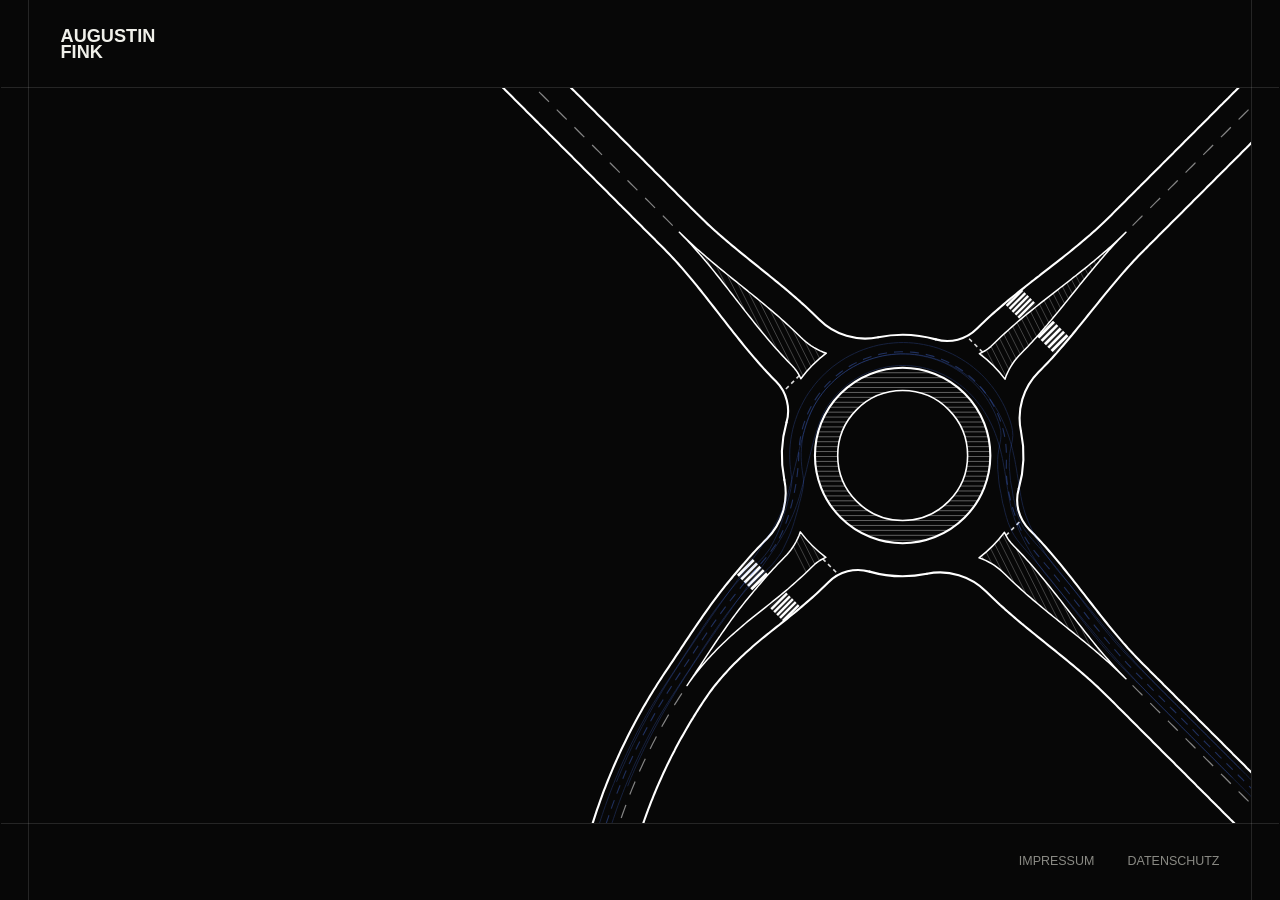
==== index.html @ 4c442d56 "Initial Augustin Fink landing page" ====
<!doctype html>
<html lang="de">
  <head>
    <meta charset="UTF-8" />
    <meta name="viewport" content="width=device-width, initial-scale=1.0" />
    <meta
      name="description"
      content="Augustin Fink - eine reduzierte Landingpage."
    />
    <title>Augustin Fink</title>
    <link rel="icon" href="./public/favicon.svg" type="image/svg+xml" />
    <link rel="stylesheet" href="./src/styles.css" />
  </head>
  <body>
    <main class="page-shell" aria-label="Augustin Fink">
      <header class="site-header">
        <a class="wordmark" href="/" aria-label="Augustin Fink Startseite">
          <span>Augustin</span>
          <span>Fink</span>
        </a>
      </header>

      <section class="quiet-field" aria-label="Kreisverkehr Grafik">
        <iframe
          class="roundabout-embed"
          src="./public/assets/roundabout/kvp.html"
          title="Kreisverkehr Schleppkurve"
          loading="eager"
        ></iframe>
      </section>

      <footer class="site-footer">
        <nav class="legal-links" aria-label="Rechtliches">
          <a href="./impressum.html">Impressum</a>
          <a href="./datenschutz.html">Datenschutz</a>
        </nav>
      </footer>
    </main>
  </body>
</html>
---- src/styles.css ----
:root {
  --ink: #f0f0ea;
  --muted: #8a8a84;
  --paper: #070707;
  --line: rgba(240, 240, 234, 0.13);
  --line-strong: rgba(240, 240, 234, 0.28);
  --accent: #1f5eff;
  --frame-x: clamp(24px, 2.15vw, 44px);
  --frame-y: 0px;
  --inside-x: clamp(32px, 1.72vw, 36px);
  --top-row: clamp(88px, 9.65vh, 100px);
  --bottom-row: clamp(72px, 8.6vh, 88px);
}

* {
  box-sizing: border-box;
}

html {
  min-height: 100%;
  background: var(--paper);
}

body {
  min-height: 100vh;
  margin: 0;
  color: var(--ink);
  background: var(--paper);
  font-family:
    "Helvetica Neue",
    Helvetica,
    Arial,
    sans-serif;
}

a {
  color: inherit;
  text-decoration: none;
}

.page-shell {
  min-height: calc(100vh - (var(--frame-y) * 2));
  margin: var(--frame-y) var(--frame-x);
  display: grid;
  grid-template-rows: var(--top-row) 1fr var(--bottom-row);
  border-inline: 1px solid var(--line);
  animation: surface-rise 720ms cubic-bezier(0.2, 0.8, 0.2, 1) both;
}

.site-header {
  position: relative;
  display: flex;
  align-items: center;
}

.site-header::after,
.site-footer::before {
  content: "";
  position: absolute;
  left: calc(var(--frame-x) * -1);
  right: calc(var(--frame-x) * -1);
  height: 1px;
  background: var(--line);
  pointer-events: none;
}

.site-header::after {
  bottom: 0;
}

.wordmark {
  display: inline-grid;
  gap: 0;
  padding-left: var(--inside-x);
  text-transform: uppercase;
  font-size: clamp(1.12rem, 1.42vw, 1.82rem);
  font-weight: 700;
  line-height: 0.9;
  letter-spacing: 0;
}

.wordmark span {
  display: block;
}

.quiet-field {
  position: relative;
  overflow: hidden;
}

.roundabout-embed {
  position: absolute;
  top: 0;
  right: 0;
  bottom: 0;
  width: min(88vw, calc(100% - var(--inside-x)));
  height: 100%;
  border: 0;
  background: transparent;
  opacity: 0;
  animation: graphic-in 760ms 180ms cubic-bezier(0.2, 0.8, 0.2, 1) both;
}

.site-footer {
  position: relative;
  display: flex;
  align-items: center;
  justify-content: flex-end;
}

.site-footer::before {
  top: 0;
}

.legal-links {
  display: flex;
  gap: clamp(18px, 2.6vw, 34px);
  padding-right: var(--inside-x);
  font-size: 0.78rem;
  line-height: 1;
  color: var(--muted);
  text-transform: uppercase;
}

.legal-links a {
  transition:
    color 180ms ease,
    transform 180ms ease;
}

.legal-links a:hover {
  color: var(--ink);
  transform: translateY(-1px);
}

.legal-content {
  max-width: 680px;
  padding: clamp(44px, 8vh, 88px) var(--inside-x);
}

.legal-content h1 {
  margin: 0 0 28px;
  font-size: clamp(2.6rem, 7vw, 6rem);
  line-height: 0.9;
  letter-spacing: 0;
  text-transform: uppercase;
}

.legal-content p {
  margin: 0;
  color: var(--muted);
  font-size: 1rem;
  line-height: 1.6;
}

@keyframes surface-rise {
  from {
    opacity: 0;
    transform: translateY(10px);
  }

  to {
    opacity: 1;
    transform: translateY(0);
  }
}

@keyframes graphic-in {
  from {
    opacity: 0;
    transform: scale(0.985);
  }

  to {
    opacity: 1;
    transform: scale(1);
  }
}

@media (max-width: 720px) {
  :root {
    --frame-x: 16px;
    --inside-x: 22px;
    --top-row: 92px;
    --bottom-row: 84px;
  }

  body {
    background: var(--paper);
  }

  .roundabout-embed {
    width: 100%;
  }

  .site-footer {
    justify-content: flex-start;
  }

  .legal-links {
    padding-left: var(--inside-x);
    padding-right: 0;
  }
}
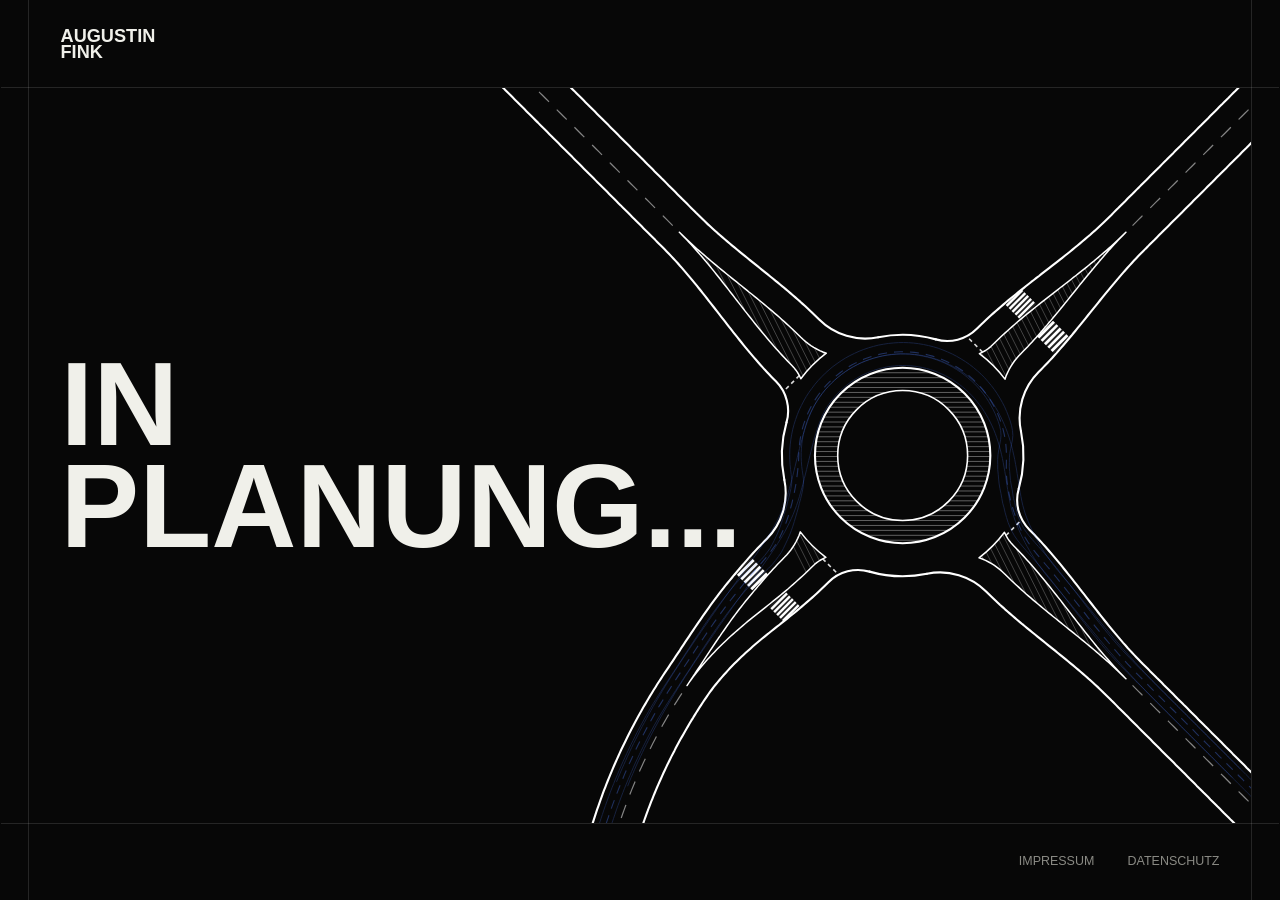
==== commit b4e5b8dc: "Update landing page and link preview" ====
--- a/index.html
+++ b/index.html
@@ -5,7 +5,35 @@
     <meta name="viewport" content="width=device-width, initial-scale=1.0" />
     <meta
       name="description"
-      content="Augustin Fink - eine reduzierte Landingpage."
+      content="Infrastruktur für die physische Welt."
+    />
+    <meta property="og:type" content="website" />
+    <meta property="og:site_name" content="Augustin Fink" />
+    <meta property="og:title" content="Infrastruktur für die physische Welt" />
+    <meta
+      property="og:description"
+      content="Augustin Fink"
+    />
+    <meta property="og:url" content="https://augustinfink.de/" />
+    <meta
+      property="og:image"
+      content="https://augustinfink.de/public/og-preview.png"
+    />
+    <meta property="og:image:width" content="1200" />
+    <meta property="og:image:height" content="630" />
+    <meta
+      property="og:image:alt"
+      content="Augustin Fink - Infrastruktur für die physische Welt"
+    />
+    <meta name="twitter:card" content="summary_large_image" />
+    <meta name="twitter:title" content="Infrastruktur für die physische Welt" />
+    <meta
+      name="twitter:description"
+      content="Augustin Fink"
+    />
+    <meta
+      name="twitter:image"
+      content="https://augustinfink.de/public/og-preview.png"
     />
     <title>Augustin Fink</title>
     <link rel="icon" href="./public/favicon.svg" type="image/svg+xml" />
@@ -14,13 +42,14 @@
   <body>
     <main class="page-shell" aria-label="Augustin Fink">
       <header class="site-header">
-        <a class="wordmark" href="/" aria-label="Augustin Fink Startseite">
+        <a class="wordmark" href="./" aria-label="Augustin Fink Startseite">
           <span>Augustin</span>
           <span>Fink</span>
         </a>
       </header>
 
       <section class="quiet-field" aria-label="Kreisverkehr Grafik">
+        <h1>In Planung...</h1>
         <iframe
           class="roundabout-embed"
           src="./public/assets/roundabout/kvp.html"
--- a/src/styles.css
+++ b/src/styles.css
@@ -51,6 +51,7 @@
   position: relative;
   display: flex;
   align-items: center;
+  min-height: var(--top-row);
 }
 
 .site-header::after,
@@ -86,6 +87,22 @@
 .quiet-field {
   position: relative;
   overflow: hidden;
+}
+
+.quiet-field h1 {
+  position: absolute;
+  top: 50%;
+  z-index: 1;
+  max-width: 7.1ch;
+  margin: 0 0 0 var(--inside-x);
+  font-size: clamp(3.99rem, 9.215vw, 10.26rem);
+  line-height: 0.86;
+  font-weight: 800;
+  color: var(--ink);
+  text-transform: uppercase;
+  letter-spacing: 0;
+  transform: translateY(-50%);
+  pointer-events: none;
 }
 
 .roundabout-embed {
@@ -146,11 +163,36 @@
   text-transform: uppercase;
 }
 
+.legal-content h2 {
+  margin: 0;
+  color: var(--ink);
+  font-size: 1rem;
+  font-weight: 800;
+  line-height: 1.6;
+  text-transform: uppercase;
+}
+
 .legal-content p {
   margin: 0;
   color: var(--muted);
   font-size: 1rem;
   line-height: 1.6;
+}
+
+.legal-content p + p,
+.legal-content p + h2 {
+  margin-top: 14px;
+}
+
+.legal-content h2:not(:first-of-type) {
+  margin-top: clamp(42px, 6vh, 72px);
+}
+
+.legal-content a {
+  color: var(--ink);
+  text-decoration: underline;
+  text-decoration-thickness: 1px;
+  text-underline-offset: 0.16em;
 }
 
 @keyframes surface-rise {
@@ -201,4 +243,9 @@
     padding-left: var(--inside-x);
     padding-right: 0;
   }
-}
+
+  .quiet-field h1,
+  .legal-content h1 {
+    max-width: none;
+  }
+}
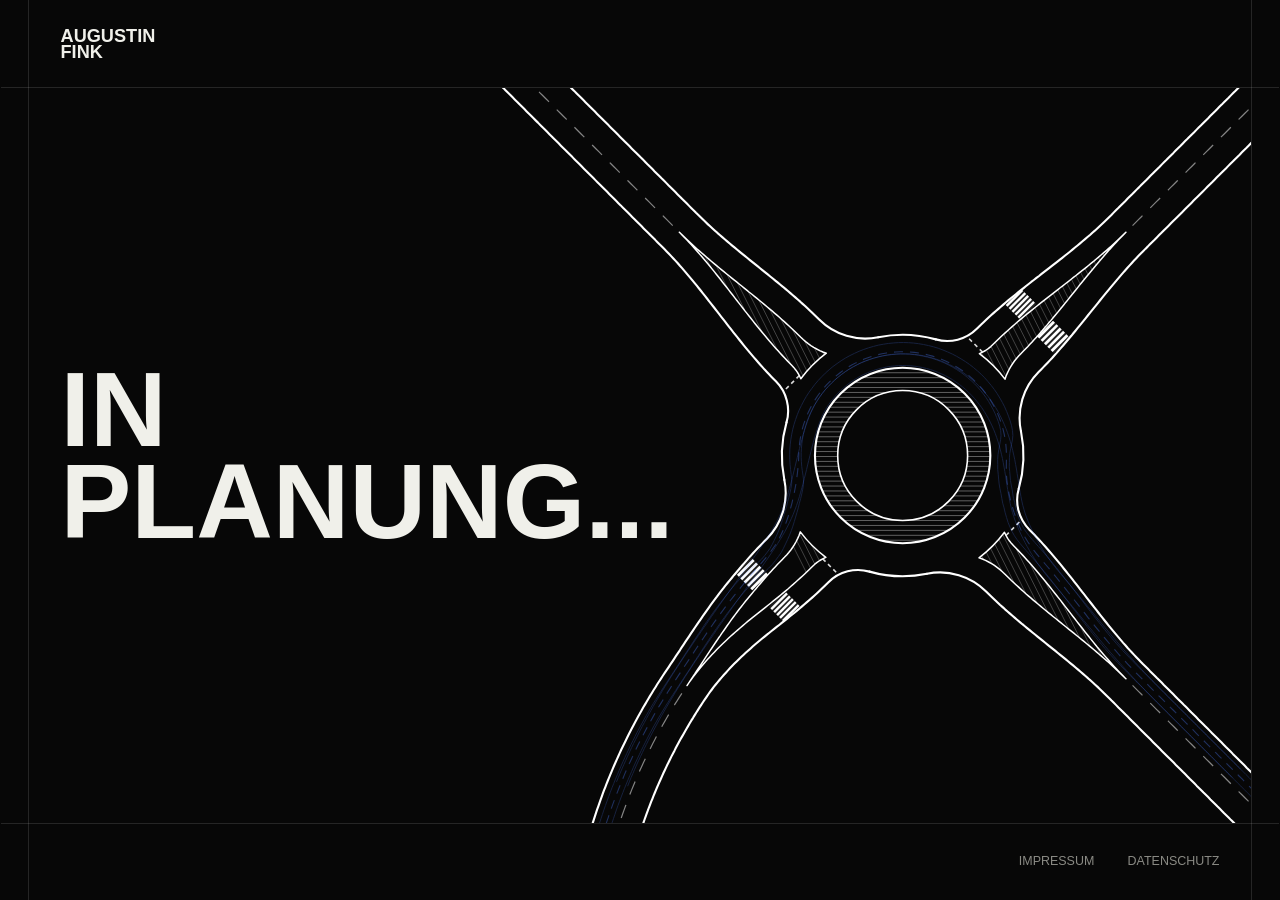
==== commit a3cf59ac: "Refine preview image and clean legal URLs" ====
--- a/index.html
+++ b/index.html
@@ -36,13 +36,13 @@
       content="https://augustinfink.de/public/og-preview.png"
     />
     <title>Augustin Fink</title>
-    <link rel="icon" href="./public/favicon.svg" type="image/svg+xml" />
-    <link rel="stylesheet" href="./src/styles.css" />
+    <link rel="icon" href="/public/favicon.svg" type="image/svg+xml" />
+    <link rel="stylesheet" href="/src/styles.css" />
   </head>
   <body>
     <main class="page-shell" aria-label="Augustin Fink">
       <header class="site-header">
-        <a class="wordmark" href="./" aria-label="Augustin Fink Startseite">
+        <a class="wordmark" href="/" aria-label="Augustin Fink Startseite">
           <span>Augustin</span>
           <span>Fink</span>
         </a>
@@ -52,7 +52,7 @@
         <h1>In Planung...</h1>
         <iframe
           class="roundabout-embed"
-          src="./public/assets/roundabout/kvp.html"
+          src="/public/assets/roundabout/kvp.html"
           title="Kreisverkehr Schleppkurve"
           loading="eager"
         ></iframe>
@@ -60,8 +60,8 @@
 
       <footer class="site-footer">
         <nav class="legal-links" aria-label="Rechtliches">
-          <a href="./impressum.html">Impressum</a>
-          <a href="./datenschutz.html">Datenschutz</a>
+          <a href="/impressum/">Impressum</a>
+          <a href="/datenschutz/">Datenschutz</a>
         </nav>
       </footer>
     </main>
--- a/src/styles.css
+++ b/src/styles.css
@@ -95,7 +95,7 @@
   z-index: 1;
   max-width: 7.1ch;
   margin: 0 0 0 var(--inside-x);
-  font-size: clamp(3.99rem, 9.215vw, 10.26rem);
+  font-size: clamp(3.591rem, 8.2935vw, 9.234rem);
   line-height: 0.86;
   font-weight: 800;
   color: var(--ink);
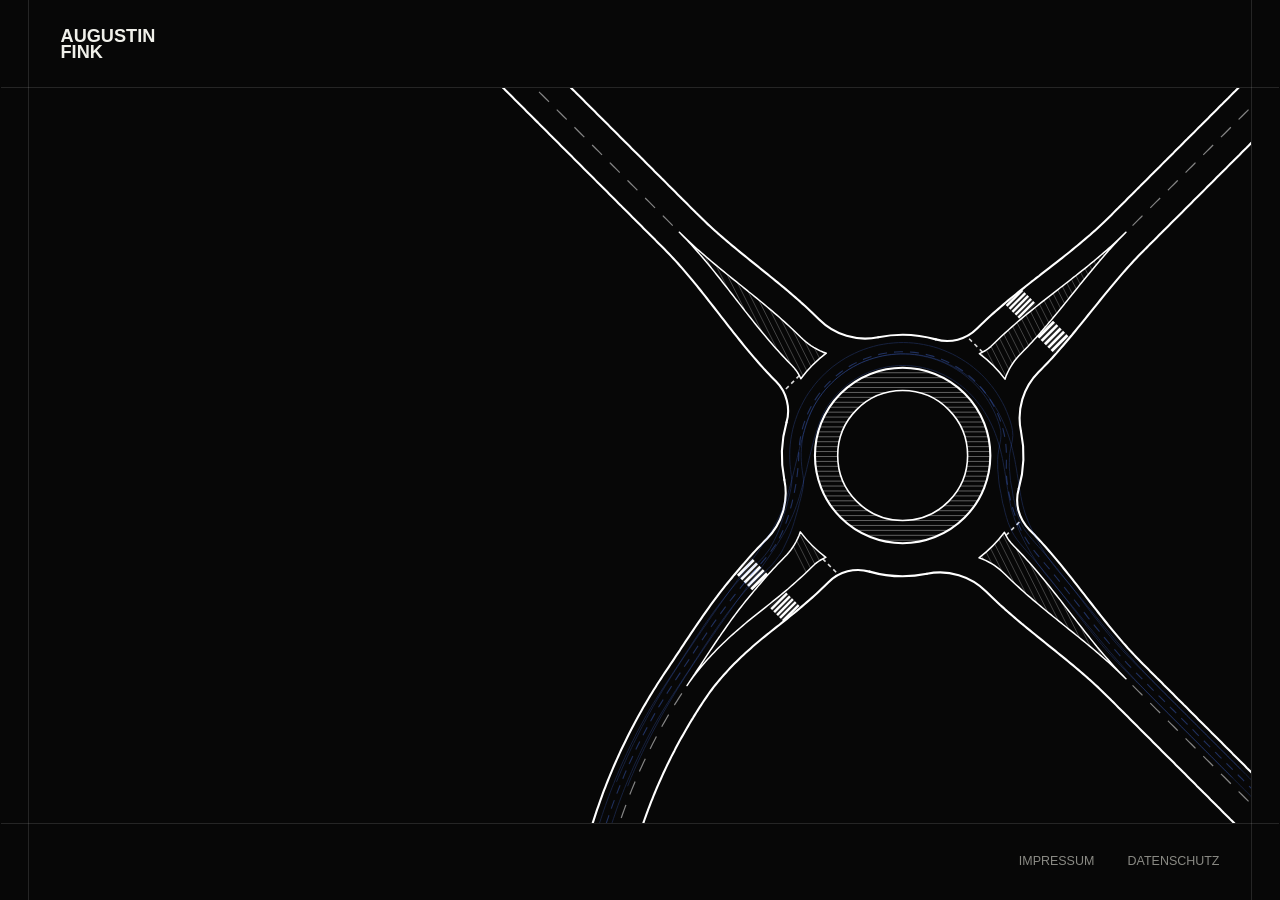
==== commit 0d46076a: "Remove temporary landing headline" ====
--- a/index.html
+++ b/index.html
@@ -17,8 +17,9 @@
     <meta property="og:url" content="https://augustinfink.de/" />
     <meta
       property="og:image"
-      content="https://augustinfink.de/public/og-preview.png"
+      content="https://augustinfink.de/public/og-preview-v2.jpg"
     />
+    <meta property="og:image:type" content="image/jpeg" />
     <meta property="og:image:width" content="1200" />
     <meta property="og:image:height" content="630" />
     <meta
@@ -33,7 +34,7 @@
     />
     <meta
       name="twitter:image"
-      content="https://augustinfink.de/public/og-preview.png"
+      content="https://augustinfink.de/public/og-preview-v2.jpg"
     />
     <title>Augustin Fink</title>
     <link rel="icon" href="/public/favicon.svg" type="image/svg+xml" />
@@ -49,7 +50,6 @@
       </header>
 
       <section class="quiet-field" aria-label="Kreisverkehr Grafik">
-        <h1>In Planung...</h1>
         <iframe
           class="roundabout-embed"
           src="/public/assets/roundabout/kvp.html"
--- a/src/styles.css
+++ b/src/styles.css
@@ -89,22 +89,6 @@
   overflow: hidden;
 }
 
-.quiet-field h1 {
-  position: absolute;
-  top: 50%;
-  z-index: 1;
-  max-width: 7.1ch;
-  margin: 0 0 0 var(--inside-x);
-  font-size: clamp(3.591rem, 8.2935vw, 9.234rem);
-  line-height: 0.86;
-  font-weight: 800;
-  color: var(--ink);
-  text-transform: uppercase;
-  letter-spacing: 0;
-  transform: translateY(-50%);
-  pointer-events: none;
-}
-
 .roundabout-embed {
   position: absolute;
   top: 0;
@@ -244,7 +228,6 @@
     padding-right: 0;
   }
 
-  .quiet-field h1,
   .legal-content h1 {
     max-width: none;
   }
